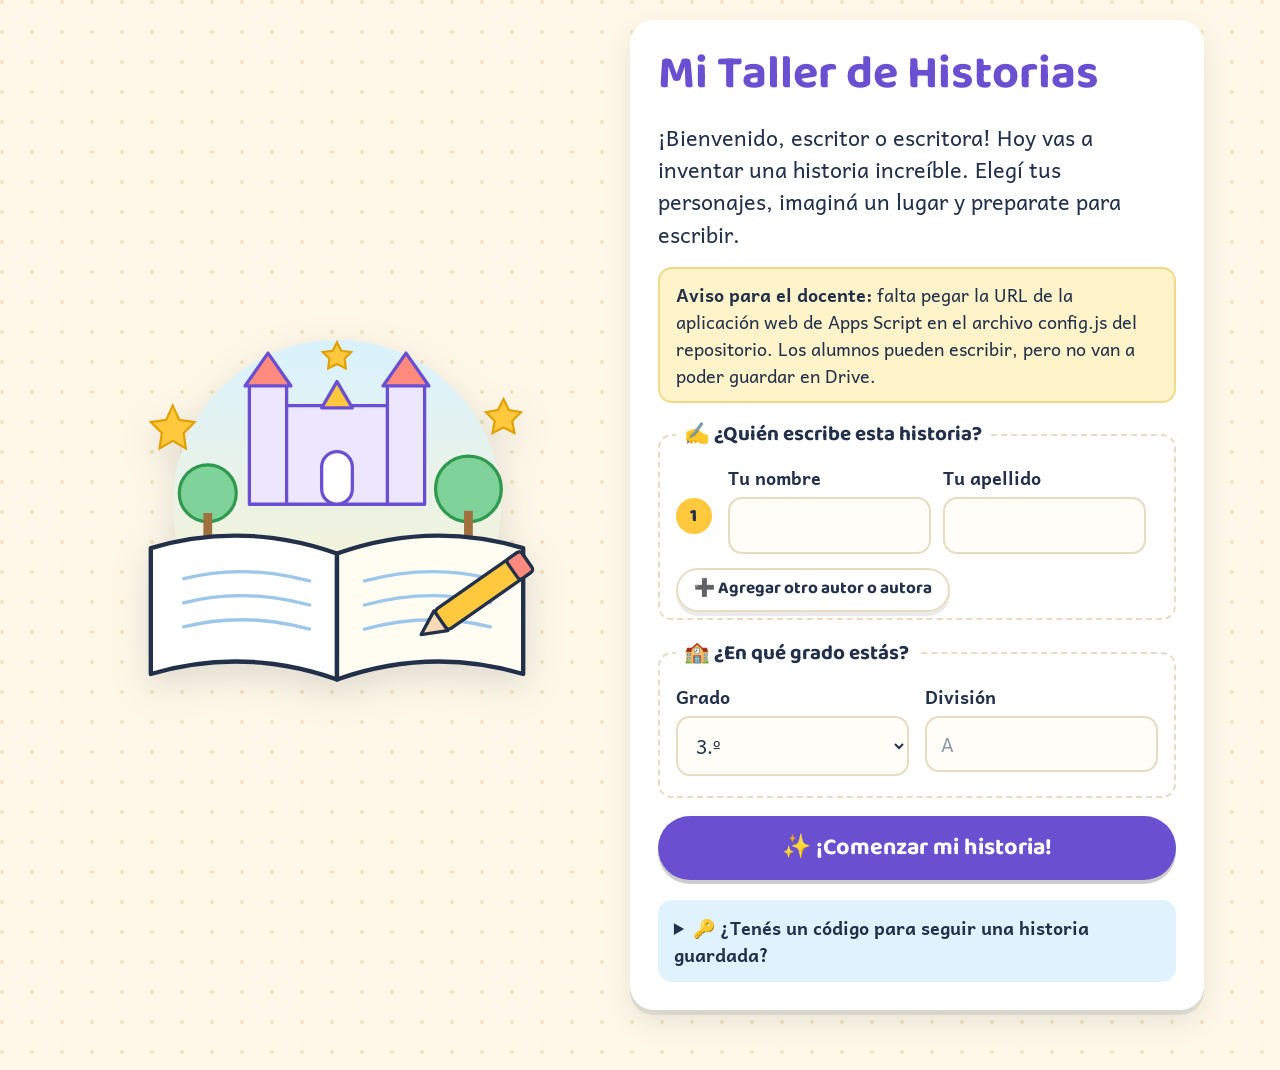
==== taller-de-escritura/index.html @ 19107440 "Add files via upload" ====
<!DOCTYPE html>
<html lang="es">
<head>
  <meta charset="utf-8">
  <meta name="viewport" content="width=device-width, initial-scale=1">
  <title>Mi Taller de Historias</title>
  <link rel="preconnect" href="https://fonts.googleapis.com">
  <link rel="preconnect" href="https://fonts.gstatic.com" crossorigin>
  <link href="https://fonts.googleapis.com/css2?family=Andika:wght@400;700&family=Baloo+2:wght@600;700;800&display=swap" rel="stylesheet">
  <meta name="description" content="Taller interactivo para que alumnos de 3.º grado inventen y escriban su propio cuento maravilloso.">
  <link rel="icon" href="data:image/svg+xml,%3Csvg xmlns=%22http://www.w3.org/2000/svg%22 viewBox=%220 0 100 100%22%3E%3Ctext y=%22.9em%22 font-size=%2290%22%3E%F0%9F%93%98%3C/text%3E%3C/svg%3E">
  <link rel="stylesheet" href="styles.css">
</head>
<body>
  <a class="saltar" href="#principal">Ir al contenido</a>

  <!-- ===================== BARRA SUPERIOR ===================== -->
  <header id="barra" class="barra" hidden>
    <div class="barra-interior">
      <div class="marca" title="Mi Taller de Historias"><span aria-hidden="true">📘</span><span class="marca-texto"> Mi Taller de Historias</span></div>
      <nav class="nav-pasos" aria-label="Etapas de tu historia">
        <ol id="pasos" class="pasos"></ol>
      </nav>
      <div class="zona-guardado">
        <span id="chip-guardado" class="chip-guardado" role="status" aria-live="polite" hidden></span>
        <span id="codigo-barra" class="codigo-mini" hidden></span>
        <button type="button" id="btn-guardar" class="btn btn-turquesa btn-chico">💾 Guardar borrador</button>
      </div>
    </div>
  </header>

  <main id="principal" tabindex="-1">

    <!-- ===================== BIENVENIDA ===================== -->
    <section id="pantalla-bienvenida" class="pantalla" aria-labelledby="titulo-bienvenida">
      <div class="contenedor bienvenida">
        <div class="bienvenida-arte" aria-hidden="true">
          <svg viewBox="0 0 420 340" width="420" height="340" class="arte-libro">
            <defs>
              <linearGradient id="g-cielo" x1="0" y1="0" x2="0" y2="1">
                <stop offset="0" stop-color="#d9f2ff"/><stop offset="1" stop-color="#fff3c9"/>
              </linearGradient>
            </defs>
            <circle cx="210" cy="160" r="150" fill="url(#g-cielo)"/>
            <!-- castillo -->
            <g fill="#ece6ff" stroke="#6b4fd1" stroke-width="3" stroke-linejoin="round">
              <rect x="150" y="70" width="120" height="90" rx="4"/>
              <rect x="130" y="50" width="34" height="110"/>
              <rect x="256" y="50" width="34" height="110"/>
              <path d="M126 52 l21 -30 l21 30z" fill="#ff8a7d"/>
              <path d="M252 52 l21 -30 l21 30z" fill="#ff8a7d"/>
              <path d="M196 72 l14 -24 l14 24z" fill="#ffc83d"/>
              <rect x="196" y="112" width="28" height="48" rx="14" fill="#fff"/>
            </g>
            <!-- árboles -->
            <circle cx="92" cy="150" r="26" fill="#7fd39a" stroke="#2f9a4f" stroke-width="3"/>
            <rect x="88" y="168" width="8" height="22" fill="#a0703f"/>
            <circle cx="330" cy="146" r="30" fill="#7fd39a" stroke="#2f9a4f" stroke-width="3"/>
            <rect x="326" y="166" width="8" height="24" fill="#a0703f"/>
            <!-- libro abierto -->
            <g stroke="#22304a" stroke-width="4" stroke-linejoin="round">
              <path d="M40 200 Q125 175 210 205 L210 320 Q125 290 40 315 Z" fill="#ffffff"/>
              <path d="M380 200 Q295 175 210 205 L210 320 Q295 290 380 315 Z" fill="#fffdf2"/>
            </g>
            <g fill="none" stroke="#9cc7ea" stroke-width="3" stroke-linecap="round">
              <path d="M70 228 Q125 214 185 230"/><path d="M70 250 Q125 236 185 252"/><path d="M70 272 Q125 258 185 274"/>
              <path d="M235 230 Q295 214 350 228"/><path d="M235 252 Q295 236 350 250"/><path d="M235 274 Q295 258 350 272"/>
            </g>
            <!-- lápiz -->
            <g transform="rotate(-35 330 250)">
              <rect x="300" y="238" width="96" height="22" rx="4" fill="#ffc83d" stroke="#22304a" stroke-width="3"/>
              <rect x="380" y="238" width="16" height="22" rx="3" fill="#ff8a7d" stroke="#22304a" stroke-width="3"/>
              <path d="M300 238 L278 249 L300 260 Z" fill="#f6d9b5" stroke="#22304a" stroke-width="3" stroke-linejoin="round"/>
            </g>
            <!-- estrellas -->
            <g fill="#ffc83d" stroke="#e0a100" stroke-width="2">
              <path class="titila" d="M60 70 l6 13 14 2 -10 10 2 14 -12 -7 -12 7 2 -14 -10 -10 14 -2z"/>
              <path class="titila t2" d="M362 64 l5 10 11 2 -8 8 2 11 -10 -5 -10 5 2 -11 -8 -8 11 -2z"/>
              <path class="titila t3" d="M210 12 l4 8 9 1 -6 6 1 9 -8 -4 -8 4 1 -9 -6 -6 9 -1z"/>
            </g>
          </svg>
        </div>

        <div class="tarjeta bienvenida-tarjeta">
          <h1 id="titulo-bienvenida" data-foco tabindex="-1">Mi Taller de Historias</h1>
          <p class="lema">¡Bienvenido, escritor o escritora! Hoy vas a inventar una historia increíble. Elegí tus personajes, imaginá un lugar y preparate para escribir.</p>

          <div id="aviso-config" class="aviso aviso-amarillo" hidden>
            <strong>Aviso para el docente:</strong> <span id="aviso-config-texto">la API de Apps Script todavía no tiene configurada la carpeta de Drive. Ejecutá instalar() en el editor de Apps Script (ver README).</span>
          </div>

          <div id="caja-continuar" class="caja-continuar" hidden>
            <p class="caja-continuar-texto"><span aria-hidden="true">📖</span> Tenés una historia empezada en esta computadora: <strong id="continuar-titulo"></strong></p>
            <p class="mini" id="continuar-autores"></p>
            <div class="fila-botones">
              <button type="button" id="btn-continuar" class="btn btn-principal btn-grande">✏️ Seguir con mi historia</button>
              <button type="button" id="btn-empezar-otra" class="btn btn-claro">✨ Empezar una historia nueva</button>
            </div>
          </div>

          <form id="form-datos" novalidate>
            <fieldset class="bloque">
              <legend>✍️ ¿Quién escribe esta historia?</legend>
              <div id="lista-autores"></div>
              <button type="button" id="btn-agregar-autor" class="btn btn-claro btn-chico">➕ Agregar otro autor o autora</button>
            </fieldset>

            <fieldset class="bloque">
              <legend>🏫 ¿En qué grado estás?</legend>
              <div class="fila-grado">
                <div class="campo">
                  <label for="campo-grado">Grado</label>
                  <select id="campo-grado">
                    <option value="1">1.º</option><option value="2">2.º</option><option value="3">3.º</option>
                    <option value="4">4.º</option><option value="5">5.º</option><option value="6">6.º</option><option value="7">7.º</option>
                  </select>
                </div>
                <div class="campo">
                  <label for="campo-division">División</label>
                  <input id="campo-division" type="text" maxlength="3" autocomplete="off" placeholder="A" aria-describedby="error-division">
                </div>
              </div>
              <p class="error" id="error-division" hidden></p>
            </fieldset>

            <button type="submit" class="btn btn-principal btn-grande btn-ancho">✨ ¡Comenzar mi historia!</button>
          </form>

          <details class="caja-codigo" id="caja-codigo">
            <summary>🔑 ¿Tenés un código para seguir una historia guardada?</summary>
            <div class="caja-codigo-cuerpo">
              <label for="campo-codigo">Escribí tu código (por ejemplo: KQ7-M2PX)</label>
              <div class="fila-codigo">
                <input id="campo-codigo" type="text" maxlength="9" autocomplete="off" spellcheck="false" placeholder="ABC-1234" aria-describedby="msg-codigo">
                <button type="button" id="btn-recuperar" class="btn btn-turquesa">🔍 Buscar mi historia</button>
              </div>
              <p id="msg-codigo" class="mensaje" role="status" aria-live="polite"></p>
            </div>
          </details>
        </div>
      </div>
    </section>

    <!-- ===================== MÓDULO 1 · PERSONAJES ===================== -->
    <section id="pantalla-personajes" class="pantalla" aria-labelledby="titulo-personajes" hidden>
      <div class="contenedor">
        <div class="encabezado-pantalla fondo-violeta">
          <span class="icono-grande" aria-hidden="true">🧙</span>
          <div>
            <h2 id="titulo-personajes" data-foco tabindex="-1">¿Quiénes serán los protagonistas?</h2>
            <p>Inventá uno o varios personajes. Podés inspirarte con estas tarjetas o crear el tuyo desde cero.</p>
          </div>
        </div>

        <h3 class="subtitulo">✨ Tarjetas para inspirarte <span class="mini">(tocá una para empezar su ficha)</span></h3>
        <div id="grilla-inspiracion" class="grilla-tarjetas"></div>

        <h3 class="subtitulo">📚 Mis personajes <span id="contador-personajes" class="mini"></span></h3>
        <p id="sin-personajes" class="vacio">Todavía no creaste personajes. ¡Elegí una tarjeta o tocá «Agregar personaje»!</p>
        <div id="lista-personajes" class="lista-personajes"></div>

        <p id="msg-personajes" class="error error-grande" role="alert" hidden></p>
        <div class="acciones-pantalla">
          <button type="button" class="btn btn-claro" data-ir="bienvenida">◀ Volver a mis datos</button>
          <button type="button" id="btn-agregar-personaje" class="btn btn-turquesa">➕ Agregar personaje</button>
          <button type="button" id="btn-personajes-listos" class="btn btn-principal btn-grande">¡Mis personajes están listos! ▶</button>
        </div>
      </div>
    </section>

    <!-- ===================== MÓDULO 2 · LUGAR ===================== -->
    <section id="pantalla-lugar" class="pantalla" aria-labelledby="titulo-lugar" hidden>
      <div class="contenedor">
        <div class="encabezado-pantalla fondo-celeste">
          <span class="icono-grande" aria-hidden="true">🏰</span>
          <div>
            <h2 id="titulo-lugar" data-foco tabindex="-1">¿Dónde sucede tu historia?</h2>
            <p>Elegí un escenario o inventá uno propio. Después contá cómo es.</p>
          </div>
        </div>

        <h3 class="subtitulo">🗺️ Elegí un escenario</h3>
        <div id="grilla-lugares" class="grilla-tarjetas"></div>

        <div id="ficha-lugar" class="tarjeta ficha" hidden>
          <h3 class="subtitulo" id="titulo-ficha-lugar" tabindex="-1">📝 Describí tu lugar</h3>
          <p class="ayuda">Completá lo que quieras: <strong>¡no hace falta responder todo!</strong></p>
          <div class="campos-2">
            <div class="campo">
              <label for="l-nombre">Nombre del lugar</label>
              <input id="l-nombre" type="text" maxlength="80" placeholder="Por ejemplo: El Bosque de los Susurros">
            </div>
            <div class="campo">
              <label for="l-como">¿Cómo es?</label>
              <textarea id="l-como" rows="2" maxlength="600" placeholder="¿Es grande, pequeño, antiguo, mágico…?"></textarea>
            </div>
            <div class="campo">
              <label for="l-colores">¿Qué colores, formas o cosas se pueden ver?</label>
              <textarea id="l-colores" rows="2" maxlength="600"></textarea>
            </div>
            <div class="campo">
              <label for="l-sonidos">¿Qué sonidos se escuchan?</label>
              <textarea id="l-sonidos" rows="2" maxlength="600"></textarea>
            </div>
            <div class="campo">
              <label for="l-clima">¿Cómo es el clima?</label>
              <input id="l-clima" type="text" maxlength="600" placeholder="Soleado, con viento, lluvioso, nevado…">
            </div>
            <div class="campo">
              <label for="l-sensaciones">¿Qué se siente estar ahí?</label>
              <input id="l-sensaciones" type="text" maxlength="600" placeholder="Alegría, misterio, calma, un poco de miedo…">
            </div>
          </div>
          <fieldset class="bloque bloque-sin-borde">
            <legend>¿En qué momento sucede la historia?</legend>
            <div id="chips-momento" class="chips"></div>
            <div class="campo" id="campo-momento-otro" hidden>
              <label for="l-momento-otro">¿Qué otro momento?</label>
              <input id="l-momento-otro" type="text" maxlength="80" placeholder="Por ejemplo: durante una tormenta">
            </div>
          </fieldset>
          <div class="resumen-lugar" id="resumen-lugar"></div>
        </div>

        <div class="tarjeta ficha bloque-objeto">
          <h3 class="subtitulo">🪄 ¿Hay un objeto mágico o un hallazgo? <span class="mini">(opcional)</span></h3>
          <p class="ayuda">En los cuentos maravillosos aparecen objetos que hacen que sucedan cosas maravillosas: una varita, un espejo que habla, una semilla dorada…</p>
          <div id="grilla-objetos" class="grilla-tarjetas grilla-chica"></div>
          <div id="ficha-objeto" class="campos-2" hidden>
            <div class="campo">
              <label for="o-nombre">¿Cómo se llama el objeto?</label>
              <input id="o-nombre" type="text" maxlength="80">
            </div>
            <div class="campo">
              <label for="o-poder">¿Qué poder tiene o qué tiene de especial?</label>
              <textarea id="o-poder" rows="2" maxlength="600"></textarea>
            </div>
          </div>
        </div>

        <p id="msg-lugar" class="error error-grande" role="alert" hidden></p>
        <div class="acciones-pantalla">
          <button type="button" class="btn btn-claro" data-ir="personajes">◀ Volver a los personajes</button>
          <button type="button" id="btn-lugar-listo" class="btn btn-principal btn-grande">Continuar al taller de escritura ▶</button>
        </div>
      </div>
    </section>

    <!-- ===================== MÓDULO 3 · TALLER DE ESCRITURA ===================== -->
    <section id="pantalla-taller" class="pantalla" aria-labelledby="titulo-taller" hidden>
      <div class="contenedor">
        <div class="acciones-historia" id="acciones-taller"></div>
        <h2 id="titulo-taller" class="solo-lectores" data-foco tabindex="-1">Taller de escritura</h2>

        <div class="taller">
          <div class="taller-principal">
            <div class="caja-titulo">
              <label for="campo-titulo">🏷️ Título de mi historia</label>
              <input id="campo-titulo" type="text" maxlength="120" spellcheck="false" autocomplete="off" placeholder="Por ejemplo: El misterio de la llave dorada">
            </div>

            <div class="pestanas" role="tablist" aria-label="Partes de la historia" id="pestanas"></div>
            <div id="paneles-etapas"></div>
          </div>

          <aside class="recordatorios" aria-labelledby="titulo-recordatorios">
            <h3 id="titulo-recordatorios">🗂️ Mis recordatorios</h3>
            <div id="rec-contenido"></div>
            <div class="rec-nombres">
              <p class="mini">Tocá un nombre para escribirlo en tu historia:</p>
              <div id="rec-nombres" class="chips chips-chicos"></div>
            </div>
            <div class="rec-links">
              <button type="button" class="btn-link" data-ir="personajes">✏️ Cambiar personajes</button>
              <button type="button" class="btn-link" data-ir="lugar">✏️ Cambiar el lugar</button>
            </div>
          </aside>
        </div>
      </div>
    </section>

    <!-- ===================== VER MI HISTORIA ===================== -->
    <section id="pantalla-vista" class="pantalla" aria-labelledby="titulo-vista" hidden>
      <div class="contenedor">
        <div class="acciones-historia no-imprimir" id="acciones-vista"></div>
        <h2 id="titulo-vista" class="solo-lectores" data-foco tabindex="-1">Vista previa de mi historia</h2>
        <article id="libro" class="libro"></article>

        <details class="tarjeta revision no-imprimir">
          <summary>✅ Revisá tu historia <span class="mini">(es para vos, ¡no es una nota!)</span></summary>
          <ul class="lista-revision" id="lista-revision"></ul>
        </details>
      </div>
    </section>

    <!-- ===================== PANTALLA FINAL ===================== -->
    <section id="pantalla-final" class="pantalla" aria-labelledby="titulo-final" hidden>
      <div class="contenedor final">
        <div class="trofeo" aria-hidden="true">🏆</div>
        <h2 id="titulo-final" data-foco tabindex="-1">¡Felicitaciones! ¡Creaste tu propia historia!</h2>
        <p id="final-titulo" class="final-titulo"></p>

        <div class="acciones-historia acciones-centradas" id="acciones-final"></div>

        <div class="final-guardar">
          <button type="button" id="btn-guardar-final" class="btn btn-turquesa btn-grande">☁️ Guardar en Google Drive</button>
          <div id="resultado-guardado" class="resultado-guardado" role="status" aria-live="polite"></div>
        </div>

        <div class="final-otras">
          <button type="button" id="btn-nueva" class="btn btn-claro">✨ Crear una nueva historia</button>
          <button type="button" id="btn-copia" class="btn btn-claro" hidden>📄 Crear una copia</button>
        </div>
      </div>
    </section>
  </main>

  <!-- ===================== DIÁLOGO · FICHA DE PERSONAJE ===================== -->
  <dialog id="dlg-personaje" class="dialogo" aria-labelledby="dlg-personaje-titulo">
    <form id="form-personaje" novalidate>
      <header class="dlg-cabecera fondo-violeta">
        <h2 id="dlg-personaje-titulo">Ficha del personaje</h2>
        <button type="button" class="btn-cerrar" data-cerrar aria-label="Cerrar sin guardar">✕</button>
      </header>
      <div class="dlg-cuerpo">
        <p id="dlg-idea" class="idea" hidden></p>

        <fieldset class="bloque bloque-sin-borde">
          <legend>Elegí una imagen para tu personaje</legend>
          <div id="selector-avatar" class="selector-avatar"></div>
        </fieldset>

        <div class="campos-2">
          <div class="campo">
            <label for="p-nombre">¿Cómo se llama? <span class="mini">(nombre del personaje)</span></label>
            <input id="p-nombre" type="text" maxlength="60" autocomplete="off" aria-describedby="p-nombre-error">
            <p class="error" id="p-nombre-error" hidden></p>
          </div>
          <div class="campo">
            <label for="p-edad">¿Cuántos años tiene?</label>
            <input id="p-edad" type="text" maxlength="40" autocomplete="off" placeholder="Por ejemplo: 9 años, 300 años">
          </div>
        </div>

        <fieldset class="bloque bloque-sin-borde">
          <legend>¿Qué tipo de personaje es?</legend>
          <div id="chips-tipo" class="chips"></div>
          <div class="campo" id="campo-tipo-otro" hidden>
            <label for="p-tipo-otro">¿Qué es?</label>
            <input id="p-tipo-otro" type="text" maxlength="60" placeholder="Por ejemplo: una nube que habla">
          </div>
        </fieldset>

        <div class="campos-2">
          <div class="campo">
            <label for="p-fisico">¿Cómo es? <span class="mini">(cómo se ve)</span></label>
            <textarea id="p-fisico" rows="2" maxlength="600" placeholder="Alto, bajito, con pelo rizado, escamas verdes…"></textarea>
          </div>
          <div class="campo">
            <label for="p-personalidad">¿Cómo es su forma de ser?</label>
            <textarea id="p-personalidad" rows="2" maxlength="600" placeholder="Curioso, valiente, amable, distraído…"></textarea>
          </div>
          <div class="campo">
            <label for="p-gusta">¿Qué le encanta hacer?</label>
            <textarea id="p-gusta" rows="2" maxlength="600"></textarea>
          </div>
          <div class="campo">
            <label for="p-nogusta">¿Qué cosas no le gustan?</label>
            <textarea id="p-nogusta" rows="2" maxlength="600"></textarea>
          </div>
        </div>
        <div class="campo">
          <label for="p-especial">¿Qué lo hace especial? <span class="mini">(un talento o habilidad · opcional)</span></label>
          <textarea id="p-especial" rows="2" maxlength="600"></textarea>
        </div>
      </div>
      <footer class="dlg-pie">
        <button type="button" class="btn btn-claro" data-cerrar>Cancelar</button>
        <button type="submit" class="btn btn-principal">Guardar ficha ✓</button>
      </footer>
    </form>
  </dialog>

  <!-- ===================== DIÁLOGO · CONFIRMAR ===================== -->
  <dialog id="dlg-confirmar" class="dialogo dialogo-chico" aria-labelledby="conf-titulo" aria-describedby="conf-texto">
    <div class="dlg-cuerpo centrado">
      <div class="dlg-icono" id="conf-icono" aria-hidden="true">🤔</div>
      <h2 id="conf-titulo"></h2>
      <p id="conf-texto"></p>
    </div>
    <footer class="dlg-pie">
      <button type="button" id="conf-no" class="btn btn-claro"></button>
      <button type="button" id="conf-si" class="btn btn-principal"></button>
    </footer>
  </dialog>

  <div id="aviso-flotante" class="aviso-flotante" role="status" aria-live="polite" hidden></div>
  <div id="confeti" class="confeti" aria-hidden="true"></div>

  <script src="config.js"></script>
  <script src="script.js"></script>
</body>
</html>
---- taller-de-escritura/styles.css ----
/* ==========================================================================
   MI TALLER DE HISTORIAS · styles.css
   Paleta: turquesa, celeste, amarillo, coral, violeta y verde.
   Todo se comunica también con texto o íconos (nunca solo con color).
   ========================================================================== */
:root {
  --tinta: #22304a;
  --tinta-suave: #4d5a76;
  --papel: #fffdf7;
  --fondo: #fff8e8;
  --blanco: #ffffff;
  --borde: #e7dcc2;

  --turquesa: #0c8a82;      --turquesa-claro: #d4f5f1;
  --celeste: #2580c9;       --celeste-claro: #e1f2ff;
  --amarillo: #ffc83d;      --amarillo-claro: #fff3c9;
  --coral: #d9473a;         --coral-claro: #ffe3de;
  --violeta: #6b4fd1;       --violeta-claro: #ece6ff;
  --verde: #2b8a47;         --verde-claro: #dcf4e2;

  --sombra: 0 5px 0 rgba(34, 48, 74, .10), 0 12px 28px rgba(34, 48, 74, .10);
  --sombra-chica: 0 3px 0 rgba(34, 48, 74, .12);
  --radio: 24px;
  --radio-chico: 14px;
  --foco: #1f55d6;

  --fuente-texto: 'Andika', 'Nunito', 'Segoe UI', Arial, sans-serif;
  --fuente-titulos: 'Baloo 2', 'Andika', 'Segoe UI', Arial, sans-serif;
}

* { box-sizing: border-box; }
html { font-size: 18px; scroll-behavior: smooth; }
body {
  margin: 0;
  font-family: var(--fuente-texto);
  color: var(--tinta);
  line-height: 1.5;
  background-color: var(--fondo);
  background-image: radial-gradient(circle at 2px 2px, #f0e2bf 1.6px, transparent 0);
  background-size: 30px 30px;
  min-height: 100vh;
}
h1, h2, h3, h4 { font-family: var(--fuente-titulos); line-height: 1.15; margin: 0 0 .4em; }
h1 { font-size: 2.6rem; color: var(--violeta); }
h2 { font-size: 1.8rem; }
h3 { font-size: 1.3rem; }
p { margin: 0 0 .8em; }
[hidden] { display: none !important; }
button, input, select, textarea { font: inherit; color: inherit; }
:focus-visible { outline: 4px solid var(--foco); outline-offset: 3px; border-radius: 10px; }
[tabindex="-1"]:focus { outline: none; }

.saltar { position: absolute; left: -999px; top: 8px; background: var(--blanco); padding: 10px 16px; border-radius: 12px; z-index: 100; }
.saltar:focus { left: 8px; }
.solo-lectores { position: absolute !important; width: 1px; height: 1px; overflow: hidden; clip: rect(0 0 0 0); white-space: nowrap; }
.mini { font-size: .82rem; color: var(--tinta-suave); font-family: var(--fuente-texto); font-weight: 400; }
.contenedor { max-width: 1160px; margin: 0 auto; padding: 20px 16px 60px; }
.tarjeta { background: var(--blanco); border-radius: var(--radio); box-shadow: var(--sombra); padding: 28px; }

/* ---------- Botones ---------- */
.btn {
  display: inline-flex; align-items: center; justify-content: center; gap: .45rem;
  min-height: 52px; padding: .7rem 1.35rem;
  border: 0; border-radius: 999px; cursor: pointer;
  font-family: var(--fuente-titulos); font-weight: 700; font-size: 1.08rem; line-height: 1.1;
  box-shadow: 0 4px 0 rgba(0, 0, 0, .2);
  transition: transform .12s ease, box-shadow .12s ease, filter .12s ease;
  text-decoration: none; text-align: center;
}
.btn:hover { filter: brightness(1.06); transform: translateY(-1px); }
.btn:active { transform: translateY(3px); box-shadow: 0 1px 0 rgba(0, 0, 0, .2); }
.btn:disabled { opacity: .55; cursor: not-allowed; transform: none; }
.btn-principal { background: var(--violeta); color: #fff; }
.btn-turquesa { background: var(--turquesa); color: #fff; }
.btn-coral { background: var(--coral); color: #fff; }
.btn-claro { background: var(--blanco); color: var(--tinta); box-shadow: inset 0 0 0 2px var(--borde), 0 4px 0 rgba(0, 0, 0, .08); }
.btn-grande { min-height: 64px; font-size: 1.3rem; padding: .9rem 1.9rem; }
.btn-chico { min-height: 44px; font-size: .95rem; padding: .5rem 1rem; }
.btn-ancho { width: 100%; }
.btn-link { background: none; border: 0; padding: 6px 4px; color: var(--celeste); font-weight: 700; cursor: pointer; text-decoration: underline; text-underline-offset: 3px; }
.btn-cerrar { background: rgba(255, 255, 255, .25); border: 0; width: 46px; height: 46px; border-radius: 50%; font-size: 1.3rem; color: #fff; cursor: pointer; }
.fila-botones, .acciones-pantalla { display: flex; flex-wrap: wrap; gap: 12px; align-items: center; }
.acciones-pantalla { margin-top: 28px; justify-content: flex-end; }
.acciones-pantalla .btn:first-child { margin-right: auto; }

/* ---------- Campos ---------- */
.campo { display: flex; flex-direction: column; gap: 6px; margin-bottom: 14px; }
label, legend { font-weight: 700; }
input[type="text"], select, textarea {
  width: 100%; padding: 12px 14px; min-height: 50px;
  border: 2px solid var(--borde); border-radius: var(--radio-chico);
  background: var(--papel); font-size: 1.05rem;
  transition: border-color .15s, box-shadow .15s;
}
textarea { resize: vertical; line-height: 1.45; }
input[type="text"]:focus, select:focus, textarea:focus { border-color: var(--violeta); box-shadow: 0 0 0 4px var(--violeta-claro); outline: none; }
input[aria-invalid="true"] { border-color: var(--coral); background: var(--coral-claro); }
::placeholder { color: #8f97a8; }
.campos-2 { display: grid; grid-template-columns: repeat(2, minmax(0, 1fr)); gap: 0 18px; }
.bloque { border: 2px dashed var(--borde); border-radius: var(--radio-chico); padding: 14px 16px 6px; margin: 0 0 18px; }
.bloque legend { padding: 0 8px; font-family: var(--fuente-titulos); font-size: 1.15rem; }
.bloque-sin-borde { border: 0; padding: 0; }
.bloque-sin-borde legend { padding: 0; margin-bottom: 8px; font-family: var(--fuente-texto); font-size: 1rem; }
.error { color: var(--coral); font-weight: 700; font-size: .95rem; margin: 2px 0 0; }
.error::before { content: '✏️ '; }
.error-grande { background: var(--coral-claro); padding: 12px 16px; border-radius: var(--radio-chico); color: #8a2219; }
.ayuda { color: var(--tinta-suave); }
.mensaje { min-height: 1.4em; margin-top: 8px; font-weight: 700; }
.mensaje.es-error { color: var(--coral); }
.mensaje.es-ok { color: var(--verde); }
.vacio { background: var(--amarillo-claro); border-radius: var(--radio-chico); padding: 14px 18px; }

/* Chips de opción (radios accesibles) */
.chips { display: flex; flex-wrap: wrap; gap: 10px; margin-bottom: 10px; }
.chip-opcion { position: relative; }
.chip-opcion input { position: absolute; opacity: 0; width: 1px; height: 1px; }
.chip-opcion span {
  display: inline-flex; align-items: center; gap: 6px; min-height: 46px; padding: 8px 16px;
  border-radius: 999px; background: var(--blanco); box-shadow: inset 0 0 0 2px var(--borde);
  cursor: pointer; font-weight: 700;
}
.chip-opcion input:checked + span { background: var(--violeta-claro); box-shadow: inset 0 0 0 3px var(--violeta); }
.chip-opcion input:checked + span::after { content: '✓'; color: var(--violeta); }
.chip-opcion input:focus-visible + span { outline: 4px solid var(--foco); outline-offset: 3px; }
.chips-chicos .chip-texto { min-height: 40px; padding: 6px 12px; font-size: .95rem; }
.chip-texto {
  border: 0; cursor: pointer; border-radius: 999px; min-height: 44px; padding: 6px 14px;
  background: var(--amarillo-claro); box-shadow: inset 0 0 0 2px #f2d98a; font-weight: 700;
}
.chip-texto:hover { background: #ffe9a3; }

/* ---------- Avisos ---------- */
.aviso { border-radius: var(--radio-chico); padding: 12px 16px; margin-bottom: 16px; }
.aviso-amarillo { background: var(--amarillo-claro); border: 2px solid #f2d98a; }
.aviso-flotante {
  position: fixed; left: 50%; bottom: 24px; transform: translateX(-50%);
  background: var(--tinta); color: #fff; padding: 14px 24px; border-radius: 999px;
  font-weight: 700; font-size: 1.05rem; z-index: 60; box-shadow: var(--sombra);
  animation: subir .3s ease; max-width: calc(100% - 32px); text-align: center;
}

/* ---------- Barra superior y progreso ---------- */
.barra { position: sticky; top: 0; z-index: 30; background: rgba(255, 255, 255, .96); border-bottom: 3px solid var(--amarillo); backdrop-filter: blur(6px); }
.barra-interior { max-width: 1320px; margin: 0 auto; padding: 8px 16px; display: flex; align-items: center; gap: 14px; flex-wrap: nowrap; }
@media (max-width: 1439px) { .marca-texto { display: none; } .marca { font-size: 1.6rem; } }
@media (max-width: 1100px) { .barra-interior { flex-wrap: wrap; } }
.marca { font-family: var(--fuente-titulos); font-weight: 800; font-size: 1.15rem; color: var(--violeta); white-space: nowrap; }
.nav-pasos { flex: 1 1 auto; }
.pasos { list-style: none; display: flex; gap: 4px; margin: 0; padding: 0; justify-content: center; flex-wrap: wrap; }
.paso {
  display: flex; align-items: center; gap: 6px; border: 0; background: none; cursor: pointer;
  padding: 6px 10px; border-radius: 999px; font-weight: 700; font-size: .92rem; color: var(--tinta-suave);
}
.paso:disabled { cursor: default; opacity: .5; }
.paso .circulo {
  display: inline-grid; place-items: center; width: 30px; height: 30px; border-radius: 50%;
  background: #eee7d6; color: var(--tinta); font-family: var(--fuente-titulos); font-size: .95rem;
}
.paso.hecho .circulo { background: var(--verde); color: #fff; }
.paso[aria-current="step"] { background: var(--violeta-claro); color: var(--violeta); }
.paso[aria-current="step"] .circulo { background: var(--violeta); color: #fff; }
.pasos li + li .paso::before { content: ''; }
.zona-guardado { display: flex; align-items: center; gap: 10px; flex-wrap: wrap; justify-content: flex-end; }
.chip-guardado { font-weight: 700; font-size: .9rem; padding: 6px 12px; border-radius: 999px; white-space: nowrap; }
.chip-pendiente { background: var(--amarillo-claro); color: #7a5600; }
.chip-guardando { background: var(--celeste-claro); color: #144f80; }
.chip-ok { background: var(--verde-claro); color: #1c5e31; }
.chip-error { background: var(--coral-claro); color: #8a2219; white-space: normal; }
.codigo-mini { font-size: .85rem; font-weight: 700; color: var(--tinta-suave); white-space: nowrap; }

/* ---------- Bienvenida ---------- */
.bienvenida { display: grid; grid-template-columns: 1fr 1.1fr; gap: 32px; align-items: center; min-height: 92vh; }
.bienvenida-arte { display: grid; place-items: center; }
.arte-libro { width: 100%; height: auto; max-width: 460px; filter: drop-shadow(0 12px 18px rgba(34, 48, 74, .15)); animation: flotar 6s ease-in-out infinite; }
.titila { transform-box: fill-box; transform-origin: center; animation: titilar 2.4s ease-in-out infinite; }
.titila.t2 { animation-delay: .8s; }
.titila.t3 { animation-delay: 1.6s; }
.lema { font-size: 1.2rem; }
.fila-autor { display: grid; grid-template-columns: 40px 1fr 1fr auto; gap: 0 12px; align-items: start; }
.autor-num { display: grid; place-items: center; width: 36px; height: 36px; margin-top: 34px; border-radius: 50%; background: var(--amarillo); font-family: var(--fuente-titulos); font-weight: 800; }
.btn-quitar { margin-top: 30px; }
.fila-grado { display: grid; grid-template-columns: 1fr 1fr; gap: 0 16px; }
.caja-continuar { background: var(--turquesa-claro); border-radius: var(--radio); padding: 20px; margin-bottom: 18px; }
.caja-continuar-texto { font-size: 1.15rem; }
.caja-codigo { margin-top: 20px; border-radius: var(--radio-chico); background: var(--celeste-claro); padding: 4px 16px; }
.caja-codigo summary { cursor: pointer; font-weight: 700; padding: 10px 0; min-height: 44px; }
.caja-codigo-cuerpo { padding-bottom: 12px; }
.fila-codigo { display: flex; gap: 10px; margin-top: 6px; flex-wrap: wrap; }
.fila-codigo input { flex: 1 1 180px; text-transform: uppercase; letter-spacing: .15em; font-weight: 700; }

/* ---------- Encabezados de pantalla ---------- */
.encabezado-pantalla { display: flex; gap: 20px; align-items: center; border-radius: var(--radio); padding: 22px 26px; margin-bottom: 10px; box-shadow: var(--sombra-chica); }
.encabezado-pantalla p { margin: 0; font-size: 1.1rem; }
.icono-grande { font-size: 3.4rem; line-height: 1; }
.fondo-violeta { background: var(--violeta-claro); }
.fondo-celeste { background: var(--celeste-claro); }
.subtitulo { margin: 26px 0 12px; }

/* ---------- Tarjetas de selección ---------- */
.grilla-tarjetas { display: grid; grid-template-columns: repeat(auto-fill, minmax(168px, 1fr)); gap: 14px; }
.grilla-chica { grid-template-columns: repeat(auto-fill, minmax(140px, 1fr)); margin-bottom: 14px; }
.tarjeta-opcion {
  position: relative; display: flex; flex-direction: column; align-items: center; gap: 4px; text-align: center;
  border: 0; cursor: pointer; padding: 16px 12px 14px; border-radius: 20px; background: var(--blanco);
  box-shadow: inset 0 0 0 2px var(--borde), var(--sombra-chica);
  transition: transform .15s ease, box-shadow .15s ease;
}
.tarjeta-opcion:hover { transform: translateY(-3px) rotate(-.5deg); box-shadow: inset 0 0 0 2px var(--amarillo), 0 8px 18px rgba(34, 48, 74, .14); }
.tarjeta-opcion .emoji { font-size: 2.7rem; line-height: 1.1; }
.tarjeta-opcion .nombre { font-family: var(--fuente-titulos); font-weight: 700; font-size: 1.08rem; }
.tarjeta-opcion .idea-corta { font-size: .85rem; color: var(--tinta-suave); line-height: 1.3; }
.tarjeta-opcion[aria-pressed="true"] { background: var(--violeta-claro); box-shadow: inset 0 0 0 4px var(--violeta), var(--sombra-chica); }
.tarjeta-opcion[aria-pressed="true"]::after {
  content: '✓ Elegido'; position: absolute; top: -10px; right: -6px; background: var(--violeta); color: #fff;
  font-size: .78rem; font-weight: 700; padding: 3px 10px; border-radius: 999px;
}
.tarjeta-inventar { background: var(--amarillo-claro); box-shadow: inset 0 0 0 2px dashed #e0b443; border: 3px dashed #e0b443; }

/* Personajes creados */
.lista-personajes { display: grid; grid-template-columns: repeat(auto-fill, minmax(280px, 1fr)); gap: 16px; }
.tarjeta-personaje { background: var(--blanco); border-radius: 22px; padding: 18px; box-shadow: var(--sombra); display: flex; flex-direction: column; gap: 8px; border-top: 8px solid var(--turquesa); animation: aparecer .35s ease; }
.tarjeta-personaje.es-principal { border-top-color: var(--amarillo); }
.tp-cabecera { display: flex; gap: 12px; align-items: center; }
.tp-avatar { font-size: 2.4rem; width: 62px; height: 62px; display: grid; place-items: center; background: var(--turquesa-claro); border-radius: 50%; flex: none; }
.tp-nombre { margin: 0; font-size: 1.3rem; }
.tp-sub { font-size: .9rem; color: var(--tinta-suave); margin: 0; }
.insignia { display: inline-block; background: var(--amarillo); color: var(--tinta); font-size: .8rem; font-weight: 700; padding: 2px 10px; border-radius: 999px; }
.tp-texto { font-size: .95rem; margin: 0; }
.tp-acciones { display: flex; flex-wrap: wrap; gap: 8px; margin-top: auto; padding-top: 6px; }

/* Lugar */
.ficha { margin-top: 22px; }
.resumen-lugar:empty { display: none; }
.resumen-lugar { margin-top: 10px; background: var(--celeste-claro); border-radius: 20px; padding: 18px 20px; border-left: 8px solid var(--celeste); }
.resumen-lugar h4 { font-size: 1.25rem; margin-bottom: 6px; }
.resumen-lugar p { margin: 0 0 4px; }

/* ---------- Diálogos ---------- */
.dialogo { border: 0; border-radius: 28px; padding: 0; width: min(760px, calc(100% - 24px)); max-height: calc(100vh - 24px); box-shadow: 0 20px 60px rgba(34, 48, 74, .35); color: var(--tinta); }
.dialogo::backdrop { background: rgba(34, 48, 74, .5); }
.dialogo[open] { animation: aparecer .25s ease; }
.dialogo-chico { width: min(520px, calc(100% - 24px)); }
.dialogo form { display: flex; flex-direction: column; max-height: calc(100vh - 24px); }
.dlg-cabecera { display: flex; justify-content: space-between; align-items: center; padding: 16px 22px; background: var(--violeta); color: #fff; }
.dlg-cabecera h2 { margin: 0; font-size: 1.5rem; }
.dlg-cuerpo { padding: 20px 24px; overflow-y: auto; }
.dlg-pie { display: flex; justify-content: flex-end; gap: 12px; padding: 14px 22px; background: var(--fondo); flex-wrap: wrap; }
.dlg-icono { font-size: 3.2rem; }
.centrado { text-align: center; }
.idea { background: var(--amarillo-claro); border-radius: var(--radio-chico); padding: 12px 16px; }
.selector-avatar { display: grid; grid-template-columns: repeat(auto-fill, minmax(56px, 1fr)); gap: 8px; }
.selector-avatar .chip-opcion span { justify-content: center; font-size: 1.8rem; width: 100%; min-height: 56px; padding: 4px; border-radius: 16px; }
.selector-avatar .chip-opcion input:checked + span::after { content: ''; }

/* ---------- Taller ---------- */
.acciones-historia { position: sticky; top: var(--alto-barra, 64px); z-index: 20; display: flex; gap: 12px; flex-wrap: wrap; align-items: flex-start; padding: 10px 0 12px; background: linear-gradient(var(--fondo) 80%, rgba(255,248,232,0)); }
.acciones-centradas { position: static; justify-content: center; }
.menu-seguir { position: relative; }
.menu-partes {
  position: absolute; top: calc(100% + 8px); left: 0; z-index: 40; min-width: 260px;
  background: var(--blanco); border-radius: 20px; padding: 10px; box-shadow: 0 14px 40px rgba(34, 48, 74, .25);
  display: flex; flex-direction: column; gap: 4px; animation: aparecer .18s ease;
}
.menu-titulo { font-weight: 700; padding: 6px 10px 2px; margin: 0; font-size: .95rem; color: var(--tinta-suave); }
.menu-partes button { text-align: left; border: 0; background: none; padding: 10px 14px; border-radius: 12px; cursor: pointer; font-weight: 700; min-height: 44px; }
.menu-partes button:hover, .menu-partes button:focus-visible { background: var(--violeta-claro); }

.taller { display: grid; grid-template-columns: minmax(0, 1fr) 310px; gap: 22px; align-items: start; }
.caja-titulo { background: var(--blanco); border-radius: var(--radio); padding: 18px 22px; box-shadow: var(--sombra); margin-bottom: 18px; border: 3px solid var(--amarillo); }
.caja-titulo label { font-family: var(--fuente-titulos); font-size: 1.3rem; display: block; margin-bottom: 6px; }
#campo-titulo { font-family: var(--fuente-titulos); font-size: 1.6rem; font-weight: 700; min-height: 60px; background: var(--amarillo-claro); border-color: #f2d98a; }

.pestanas { display: flex; gap: 6px; flex-wrap: wrap; }
.pestana {
  flex: 1 1 160px; border: 0; cursor: pointer; padding: 12px 16px 14px; border-radius: 20px 20px 0 0;
  font-family: var(--fuente-titulos); font-weight: 700; font-size: 1.12rem; text-align: left;
  background: #efe6d1; color: var(--tinta-suave); display: flex; flex-direction: column; gap: 2px;
}
.pestana .estado-pestana { font-family: var(--fuente-texto); font-size: .8rem; font-weight: 700; }
.pestana[aria-selected="true"] { color: #fff; }
.pestana.c-turquesa[aria-selected="true"] { background: var(--turquesa); }
.pestana.c-coral[aria-selected="true"] { background: var(--coral); }
.pestana.c-violeta[aria-selected="true"] { background: var(--violeta); }

.panel-etapa { background: var(--blanco); border-radius: 0 0 var(--radio) var(--radio); padding: 22px; box-shadow: var(--sombra); border-top: 6px solid var(--turquesa); }
.panel-etapa.c-coral { border-top-color: var(--coral); }
.panel-etapa.c-violeta { border-top-color: var(--violeta); }
.explica { display: flex; gap: 14px; align-items: center; font-size: 1.15rem; font-weight: 700; margin-bottom: 12px; }
.explica .icono-etapa { font-size: 2.4rem; }
.preguntas { background: var(--fondo); border-radius: var(--radio-chico); padding: 6px 16px; margin-bottom: 14px; }
.preguntas summary { cursor: pointer; font-weight: 700; padding: 8px 0; min-height: 40px; }
.preguntas ul { margin: 0 0 8px; padding-left: 1.4em; }
.preguntas li { margin-bottom: 3px; }
.etiqueta-hoja { display: block; font-family: var(--fuente-titulos); font-size: 1.15rem; margin-bottom: 6px; }
.hoja {
  width: 100%; min-height: 360px; padding: .2em 1.1em .9em 1.3em;
  font-size: 1.3rem; line-height: 1.85em; resize: vertical;
  border: 3px solid var(--borde); border-left: 8px solid #ffb1a8; border-radius: 18px;
  background-color: var(--papel);
  background-image: repeating-linear-gradient(to bottom, transparent 0, transparent calc(1.85em - 2px), #cfe2f3 calc(1.85em - 2px), #cfe2f3 1.85em);
  background-origin: content-box; background-clip: padding-box; background-attachment: local;
}
.hoja:focus { border-color: var(--violeta); border-left-color: #ff8a7d; box-shadow: 0 0 0 4px var(--violeta-claro); outline: none; }
.contador { margin: 8px 2px 0; font-weight: 700; color: var(--verde); }
.herramientas { margin-top: 14px; display: grid; gap: 12px; }
.conectores-titulo { font-weight: 700; margin: 0 0 6px; }
.ayudas { background: var(--celeste-claro); border-radius: var(--radio-chico); padding: 6px 16px; }
.ayudas summary { cursor: pointer; font-weight: 700; padding: 8px 0; min-height: 40px; }
.ayudas ul { margin: 0 0 10px; padding-left: 1.3em; }
.ayudas li { margin-bottom: 6px; }
.nav-etapas { display: flex; justify-content: space-between; gap: 12px; flex-wrap: wrap; margin-top: 20px; }
.nav-etapas .btn:only-child { margin-left: auto; }

.recordatorios { position: sticky; top: calc(var(--alto-barra, 64px) + 86px); background: var(--blanco); border-radius: var(--radio); padding: 18px; box-shadow: var(--sombra); max-height: calc(100vh - var(--alto-barra, 64px) - 100px); overflow-y: auto; }
.recordatorios h3 { margin-bottom: 10px; }
.rec-item { border-radius: 16px; background: var(--fondo); margin-bottom: 8px; padding: 2px 12px; }
.rec-item summary { cursor: pointer; font-weight: 700; padding: 8px 0; min-height: 40px; display: flex; gap: 8px; align-items: center; }
.rec-item dl { margin: 0 0 10px; font-size: .92rem; }
.rec-item dt { font-weight: 700; margin-top: 4px; }
.rec-item dd { margin: 0; }
.rec-nombres { margin-top: 12px; }
.rec-links { margin-top: 10px; display: flex; flex-direction: column; align-items: flex-start; }

/* ---------- Libro (Ver mi historia) ---------- */
.libro {
  background: var(--blanco); border-radius: 10px 28px 28px 10px; padding: 46px 54px 40px;
  box-shadow: var(--sombra), inset 14px 0 0 var(--violeta-claro);
  max-width: 900px; margin: 6px auto 24px; position: relative;
}
.portada { text-align: center; padding: 10px 0 26px; border-bottom: 3px dotted var(--borde); margin-bottom: 26px; }
.portada .adorno { font-size: 2rem; letter-spacing: .4em; }
.libro-titulo { font-size: 2.6rem; color: var(--violeta); margin: 10px 0; }
.portada p { margin: 4px 0; font-size: 1.1rem; }
.libro h3 { font-size: 1.5rem; }
.libro-seccion { margin-bottom: 26px; }
.libro-fichas { display: grid; grid-template-columns: repeat(auto-fill, minmax(220px, 1fr)); gap: 12px; }
.libro-ficha { background: var(--fondo); border-radius: 18px; padding: 14px 16px; font-size: .95rem; }
.libro-ficha h4 { font-size: 1.15rem; margin-bottom: 4px; }
.libro-ficha p { margin: 0 0 3px; }
.capitulo { margin-bottom: 30px; }
.capitulo-cabecera { display: flex; justify-content: space-between; align-items: center; gap: 12px; flex-wrap: wrap; margin-bottom: 10px; }
.cinta { display: inline-block; color: #fff; padding: 6px 18px 6px 14px; border-radius: 6px 999px 999px 6px; font-family: var(--fuente-titulos); font-size: 1.3rem; margin: 0; }
.cinta.c-turquesa { background: var(--turquesa); }
.cinta.c-coral { background: var(--coral); }
.cinta.c-violeta { background: var(--violeta); }
.texto-cuento p { font-size: 1.28rem; line-height: 1.8; text-indent: 1.8em; margin: 0 0 .6em; }
.texto-cuento p:first-child:not(.texto-vacio)::first-letter { font-family: var(--fuente-titulos); font-size: 2.6em; float: left; line-height: .9; padding: 4px 8px 0 0; color: var(--violeta); }
.texto-cuento p:first-child, .texto-vacio { text-indent: 0 !important; }
.texto-vacio { font-style: italic; color: var(--tinta-suave); background: var(--amarillo-claro); padding: 10px 16px; border-radius: 12px; }
.fin { text-align: center; font-family: var(--fuente-titulos); font-size: 2rem; color: var(--violeta); margin-top: 10px; }
.revision { max-width: 900px; margin: 0 auto; padding: 14px 24px; }
.revision summary { cursor: pointer; font-family: var(--fuente-titulos); font-size: 1.2rem; font-weight: 700; min-height: 44px; }
.lista-revision { list-style: none; padding: 0; margin: 10px 0 0; display: grid; gap: 8px; }
.lista-revision label { display: flex; gap: 10px; align-items: center; font-weight: 400; cursor: pointer; }
.lista-revision input { width: 24px; height: 24px; accent-color: var(--verde); }

/* ---------- Final ---------- */
.final { text-align: center; padding-top: 40px; }
.trofeo { font-size: 6rem; animation: rebotar 1.6s ease infinite; }
#titulo-final { font-size: 2.3rem; color: var(--violeta); }
.final-titulo { font-size: 1.3rem; }
.final-guardar { margin: 26px auto; max-width: 640px; }
.resultado-guardado:empty { display: none; }
.resultado-guardado { margin-top: 16px; border-radius: var(--radio); padding: 18px 22px; text-align: left; background: var(--blanco); box-shadow: var(--sombra); }
.resultado-guardado.r-ok { border-left: 8px solid var(--verde); }
.resultado-guardado.r-error { border-left: 8px solid var(--coral); }
.resultado-guardado.r-pendiente { border-left: 8px solid var(--amarillo); }
.codigo-grande { display: inline-block; font-family: var(--fuente-titulos); font-size: 1.8rem; letter-spacing: .12em; background: var(--amarillo-claro); padding: 4px 16px; border-radius: 12px; border: 2px dashed #e0b443; }
.final-otras { display: flex; gap: 12px; justify-content: center; flex-wrap: wrap; }
.pulso { animation: pulso 1.8s ease-in-out infinite; }

/* ---------- Confeti ---------- */
.confeti { position: fixed; inset: 0; pointer-events: none; z-index: 70; overflow: hidden; }
.confeti span { position: absolute; top: -40px; font-size: 1.8rem; animation: caer 2.6s ease-in forwards; }

/* ---------- Animaciones ---------- */
.pantalla:not([hidden]) { animation: aparecer .35s ease; }
@keyframes aparecer { from { opacity: 0; transform: translateY(10px); } to { opacity: 1; transform: none; } }
@keyframes subir { from { opacity: 0; transform: translate(-50%, 16px); } to { opacity: 1; transform: translate(-50%, 0); } }
@keyframes flotar { 0%, 100% { transform: translateY(0); } 50% { transform: translateY(-10px); } }
@keyframes titilar { 0%, 100% { transform: scale(1); opacity: 1; } 50% { transform: scale(.75); opacity: .7; } }
@keyframes rebotar { 0%, 100% { transform: translateY(0); } 50% { transform: translateY(-14px); } }
@keyframes pulso { 0%, 100% { box-shadow: 0 4px 0 rgba(0,0,0,.2), 0 0 0 0 rgba(12,138,130,.45); } 50% { box-shadow: 0 4px 0 rgba(0,0,0,.2), 0 0 0 14px rgba(12,138,130,0); } }
@keyframes caer { to { transform: translateY(110vh) rotate(540deg); opacity: .9; } }
@media (prefers-reduced-motion: reduce) {
  *, *::before, *::after { animation: none !important; transition: none !important; scroll-behavior: auto !important; }
}

/* ---------- Pantallas medianas y chicas (tablets) ---------- */
@media (max-width: 980px) {
  .taller { grid-template-columns: 1fr; }
  .recordatorios { position: static; max-height: none; }
  .bienvenida { grid-template-columns: 1fr; min-height: auto; gap: 10px; }
  .arte-libro { max-width: 300px; }
}
@media (max-width: 760px) {
  html { font-size: 17px; }
  h1 { font-size: 2.1rem; }
  .tarjeta { padding: 20px; }
  .campos-2 { grid-template-columns: 1fr; }
  .fila-autor { grid-template-columns: 36px 1fr; }
  .fila-autor .campo:nth-of-type(2), .fila-autor .btn-quitar { grid-column: 2; }
  .btn-quitar { margin-top: 0; justify-self: start; margin-bottom: 12px; }
  .paso .etiqueta-paso { display: none; }
  .paso[aria-current="step"] .etiqueta-paso { display: inline; }
  .libro { padding: 28px 22px; }
  .libro-titulo { font-size: 2rem; }
  .encabezado-pantalla { flex-direction: column; text-align: center; }
  .acciones-pantalla .btn { flex: 1 1 100%; }
}

/* ---------- Impresión / guardar como PDF ---------- */
@media print {
  @page { margin: 16mm; }
  body { background: #fff; }
  .barra, .no-imprimir, .saltar, .aviso-flotante, .confeti, .capitulo-cabecera button { display: none !important; }
  .pantalla { display: none !important; }
  #pantalla-vista { display: block !important; animation: none; }
  .contenedor { padding: 0; max-width: none; }
  .libro { box-shadow: none; padding: 0; border-radius: 0; max-width: none; }
  .capitulo, .libro-ficha { break-inside: avoid; }
  .cinta { -webkit-print-color-adjust: exact; print-color-adjust: exact; }
}
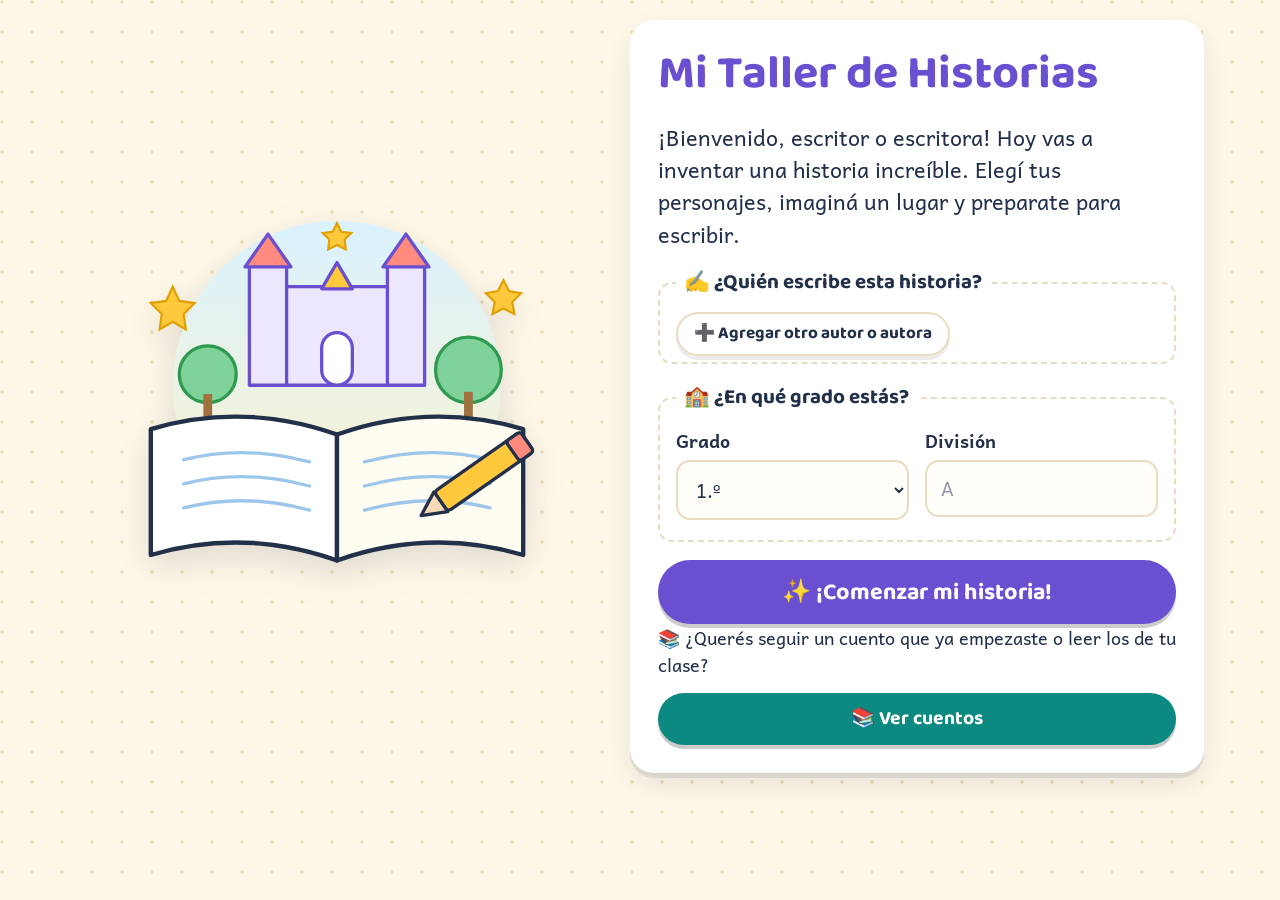
==== commit 451001db: "Remove code input section and add view stories button" ====
--- a/taller-de-escritura/index.html
+++ b/taller-de-escritura/index.html
@@ -23,7 +23,6 @@
       </nav>
       <div class="zona-guardado">
         <span id="chip-guardado" class="chip-guardado" role="status" aria-live="polite" hidden></span>
-        <span id="codigo-barra" class="codigo-mini" hidden></span>
         <button type="button" id="btn-guardar" class="btn btn-turquesa btn-chico">💾 Guardar borrador</button>
       </div>
     </div>
@@ -126,18 +125,63 @@
             <button type="submit" class="btn btn-principal btn-grande btn-ancho">✨ ¡Comenzar mi historia!</button>
           </form>
 
-          <details class="caja-codigo" id="caja-codigo">
-            <summary>🔑 ¿Tenés un código para seguir una historia guardada?</summary>
-            <div class="caja-codigo-cuerpo">
-              <label for="campo-codigo">Escribí tu código (por ejemplo: KQ7-M2PX)</label>
-              <div class="fila-codigo">
-                <input id="campo-codigo" type="text" maxlength="9" autocomplete="off" spellcheck="false" placeholder="ABC-1234" aria-describedby="msg-codigo">
-                <button type="button" id="btn-recuperar" class="btn btn-turquesa">🔍 Buscar mi historia</button>
-              </div>
-              <p id="msg-codigo" class="mensaje" role="status" aria-live="polite"></p>
-            </div>
-          </details>
-        </div>
+          <div class="caja-ver-cuentos">
+            <p><span aria-hidden="true">📚</span> ¿Querés seguir un cuento que ya empezaste o leer los de tu clase?</p>
+            <button type="button" id="btn-ver-cuentos" class="btn btn-turquesa btn-ancho">📚 Ver cuentos</button>
+          </div>
+        </div>
+      </div>
+    </section>
+
+    <!-- ===================== VER CUENTOS (listado por grado y división) ===================== -->
+    <section id="pantalla-cuentos" class="pantalla" aria-labelledby="titulo-cuentos" hidden>
+      <div class="contenedor">
+        <div class="encabezado-pantalla fondo-turquesa">
+          <span class="icono-grande" aria-hidden="true">📚</span>
+          <div>
+            <h2 id="titulo-cuentos" data-foco tabindex="-1">Cuentos de la clase</h2>
+            <p id="cuentos-explica">Elegí tu grado y tu división, y tocá un cuento para seguir escribiéndolo.</p>
+          </div>
+        </div>
+
+        <p id="aviso-bloqueo" class="aviso aviso-amarillo aviso-bloqueo" hidden>
+          🔒 <strong>Tu docente bloqueó la edición.</strong> Podés abrir los cuentos para leerlos, pero no cambiarlos.
+        </p>
+
+        <form id="form-cuentos" class="tarjeta filtro-cuentos" novalidate>
+          <div class="campo">
+            <label for="filtro-grado">Grado</label>
+            <select id="filtro-grado">
+              <option value="1">1.º</option><option value="2">2.º</option><option value="3">3.º</option>
+              <option value="4">4.º</option><option value="5">5.º</option><option value="6">6.º</option><option value="7">7.º</option>
+            </select>
+          </div>
+          <div class="campo">
+            <label for="filtro-division">División</label>
+            <input id="filtro-division" type="text" maxlength="3" autocomplete="off" placeholder="A" aria-describedby="msg-cuentos">
+          </div>
+          <button type="submit" id="btn-buscar-cuentos" class="btn btn-principal">🔍 Mostrar cuentos</button>
+        </form>
+
+        <p id="msg-cuentos" class="mensaje mensaje-cuentos" role="status" aria-live="polite"></p>
+        <div id="lista-cuentos" class="lista-cuentos" aria-labelledby="titulo-lista-cuentos"></div>
+
+        <div class="acciones-pantalla">
+          <button type="button" class="btn btn-claro" data-ir="bienvenida">◀ Volver al inicio</button>
+        </div>
+      </div>
+    </section>
+
+    <!-- ===================== LEER UN CUENTO (edición bloqueada) ===================== -->
+    <section id="pantalla-leer" class="pantalla" aria-labelledby="titulo-leer" hidden>
+      <div class="contenedor">
+        <div class="acciones-historia no-imprimir">
+          <button type="button" class="btn btn-claro" data-ir="cuentos">◀ Volver a la lista</button>
+          <button type="button" class="btn btn-claro" id="btn-imprimir-leer">🖨️ Imprimir o guardar como PDF</button>
+        </div>
+        <h2 id="titulo-leer" class="solo-lectores" data-foco tabindex="-1">Leer un cuento</h2>
+        <p class="aviso aviso-amarillo no-imprimir">🔒 Modo lectura: la edición está bloqueada por tu docente.</p>
+        <article id="libro-leer" class="libro"></article>
       </div>
     </section>
 
@@ -309,6 +353,7 @@
 
         <div class="final-otras">
           <button type="button" id="btn-nueva" class="btn btn-claro">✨ Crear una nueva historia</button>
+          <button type="button" id="btn-ver-cuentos-final" class="btn btn-claro">📚 Ver cuentos</button>
           <button type="button" id="btn-copia" class="btn btn-claro" hidden>📄 Crear una copia</button>
         </div>
       </div>
